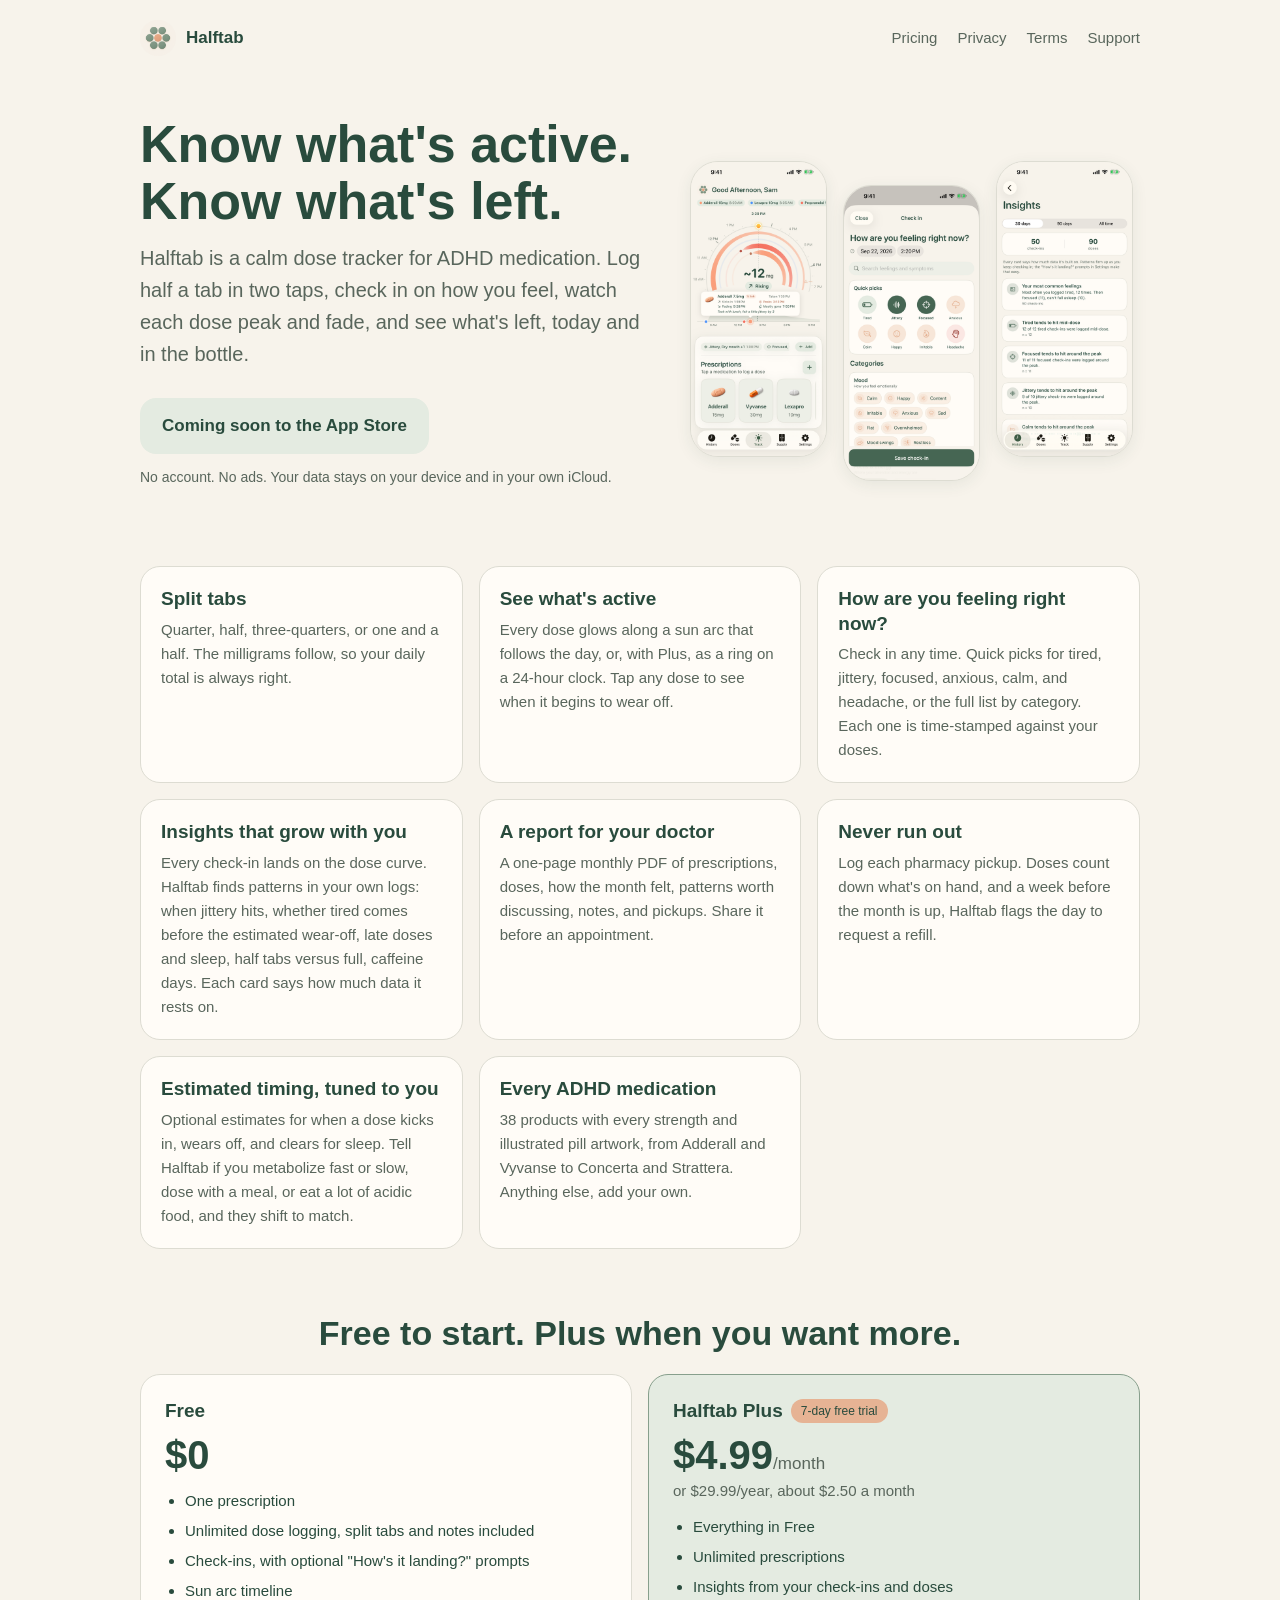
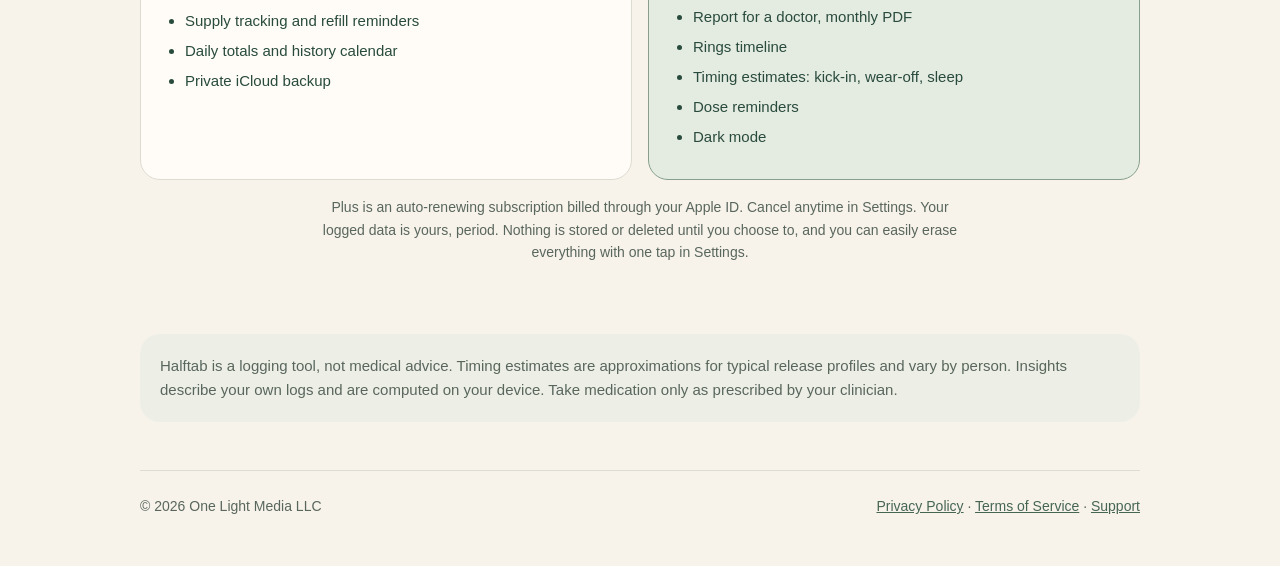
==== index.html @ 7a222b5d "Catalog card: ADHD medications only Co-Authored-By: Claude Opus 5.5 (1M context) <noreply@anthropic." ====
<!DOCTYPE html>
<html lang="en"><head><meta charset="utf-8"><meta name="viewport" content="width=device-width, initial-scale=1">
<title>Halftab: ADHD Dose Tracker</title>
<meta name="description" content="Log each dose, split a tab when you need to, and see exactly what's still active. A calm ADHD medication tracker for iPhone and iPad.">
<meta property="og:title" content="Halftab: ADHD Dose Tracker"><meta property="og:description" content="Split tabs, see peak times, know what's left for the day."><meta property="og:image" content="https://halftab.app/icon-1024.png"><meta property="og:url" content="https://halftab.app">
<link rel="icon" href="/favicon.png"><link rel="apple-touch-icon" href="/apple-touch-icon.png">
<style>
:root{--canvas:#F7F3EB;--surface:#FFFCF7;--muted-surface:#EDEFE7;--text:#294B3D;--muted:#59665C;--primary:#466653;--on-primary:#FFFCF7;--sage:#879F8C;--sage-tint:#E4EBE1;--apricot:#E6B394;--border:#DDDCD2}
*{box-sizing:border-box}
body{margin:0;background:var(--canvas);color:var(--text);font:17px/1.6 -apple-system,BlinkMacSystemFont,"Segoe UI",sans-serif}
.wrap{max-width:1040px;margin:0 auto;padding:0 20px}
header{display:flex;align-items:center;justify-content:space-between;padding:20px 0}
.brand{display:flex;align-items:center;gap:10px;font-weight:600;text-decoration:none;color:var(--text)}
.brand img{width:36px;height:36px;border-radius:50%}
nav a{color:var(--muted);text-decoration:none;margin-left:20px;font-size:15px}
.hero{display:grid;grid-template-columns:1.1fr 1fr;gap:40px;align-items:center;padding:40px 0 64px}
h1{font:600 clamp(34px,5vw,52px)/1.1 ui-rounded,-apple-system,sans-serif;margin:0 0 12px}
.sub{font-size:20px;color:var(--muted);margin:0 0 28px;max-width:34rem}
.cta{display:inline-flex;align-items:center;gap:10px;background:var(--primary);color:var(--on-primary);text-decoration:none;font-weight:600;padding:14px 22px;border-radius:16px;min-height:52px}
.cta.soon{background:var(--sage-tint);color:var(--text)}
.note{font-size:14px;color:var(--muted);margin-top:12px}
.phones{display:flex;gap:16px;justify-content:center}
.phones img{width:min(30%,220px);border-radius:28px;border:1px solid var(--border);box-shadow:0 4px 16px rgba(41,75,61,.08)}
.phones img:nth-child(2){transform:translateY(24px)}
.grid{display:grid;grid-template-columns:repeat(auto-fit,minmax(240px,1fr));gap:16px;padding:0 0 64px}
.card{background:var(--surface);border:1px solid var(--border);border-radius:20px;padding:20px}
.card h3{font:600 19px/1.3 ui-rounded,-apple-system,sans-serif;margin:0 0 6px}
.card p{margin:0;color:var(--muted);font-size:15px}
.disclaimer{background:var(--muted-surface);border-radius:20px;padding:20px;font-size:15px;color:var(--muted);margin-bottom:48px}
.pricing{padding:0 0 56px}
.pricing h2{font:600 clamp(26px,4vw,34px)/1.2 ui-rounded,-apple-system,sans-serif;margin:0 0 20px;text-align:center}
.tiers{display:grid;grid-template-columns:repeat(auto-fit,minmax(280px,1fr));gap:16px}
.tier{background:var(--surface);border:1px solid var(--border);border-radius:20px;padding:24px}
.tier.plus{background:var(--sage-tint);border-color:var(--sage)}
.tier-name{font:600 19px/1.3 ui-rounded,-apple-system,sans-serif;display:flex;align-items:center;gap:8px;flex-wrap:wrap}
.chip{font:500 12px/1 -apple-system,sans-serif;background:var(--apricot);color:#294B3D;padding:6px 10px;border-radius:999px}
.tier-price{font:600 40px/1.1 ui-rounded,-apple-system,sans-serif;margin:10px 0 2px}
.tier-price span{font-size:17px;color:var(--muted);font-weight:400}
.tier-alt{color:var(--muted);font-size:15px;margin-bottom:12px}
.tier ul{margin:12px 0 0;padding-left:20px;font-size:15px}
.tier li{margin-bottom:6px}
.fine{color:var(--muted);font-size:14px;text-align:center;margin:16px auto 0;max-width:40rem}
footer{border-top:1px solid var(--border);padding:24px 0 48px;color:var(--muted);font-size:14px;display:flex;flex-wrap:wrap;gap:16px;justify-content:space-between}
footer a{color:var(--primary)}
@media (max-width:760px){.hero{grid-template-columns:1fr;padding-top:16px}.phones img:nth-child(2){transform:none}}
</style></head>
<body><div class="wrap">
<header>
  <a class="brand" href="/"><img src="/icon-512.png" alt=""><span>Halftab</span></a>
  <nav><a href="#pricing">Pricing</a><a href="/privacy">Privacy</a><a href="/terms">Terms</a><a href="mailto:onelightmediallc@gmail.com">Support</a></nav>
</header>
<section class="hero">
  <div>
    <h1>Know what's active.<br>Know what's left.</h1>
    <p class="sub">Halftab is a calm dose tracker for ADHD medication. Log half a tab in two taps, check in on how you feel, watch each dose peak and fade, and see what's left, today and in the bottle.</p>
    <a class="cta soon" href="#" id="cta">Coming soon to the App Store</a>
    <p class="note">No account. No ads. Your data stays on your device and in your own iCloud.</p>
  </div>
  <div class="phones">
    <img src="/hero-arc.png" alt="Halftab sun arc view with a dose callout showing when it begins to wear off">
    <img src="/hero-checkin.png" alt="Halftab check-in sheet asking how are you feeling right now, with quick picks">
    <img src="/hero-insights.png" alt="Halftab insights screen showing patterns from check-ins and doses">
  </div>
</section>
<section class="grid">
  <div class="card"><h3>Split tabs</h3><p>Quarter, half, three-quarters, or one and a half. The milligrams follow, so your daily total is always right.</p></div>
  <div class="card"><h3>See what's active</h3><p>Every dose glows along a sun arc that follows the day, or, with Plus, as a ring on a 24-hour clock. Tap any dose to see when it begins to wear off.</p></div>
  <div class="card"><h3>How are you feeling right now?</h3><p>Check in any time. Quick picks for tired, jittery, focused, anxious, calm, and headache, or the full list by category. Each one is time-stamped against your doses.</p></div>
  <div class="card"><h3>Insights that grow with you</h3><p>Every check-in lands on the dose curve. Halftab finds patterns in your own logs: when jittery hits, whether tired comes before the estimated wear-off, late doses and sleep, half tabs versus full, caffeine days. Each card says how much data it rests on.</p></div>
  <div class="card"><h3>A report for your doctor</h3><p>A one-page monthly PDF of prescriptions, doses, how the month felt, patterns worth discussing, notes, and pickups. Share it before an appointment.</p></div>
  <div class="card"><h3>Never run out</h3><p>Log each pharmacy pickup. Doses count down what's on hand, and a week before the month is up, Halftab flags the day to request a refill.</p></div>
  <div class="card"><h3>Estimated timing, tuned to you</h3><p>Optional estimates for when a dose kicks in, wears off, and clears for sleep. Tell Halftab if you metabolize fast or slow, dose with a meal, or eat a lot of acidic food, and they shift to match.</p></div>
  <div class="card"><h3>Every ADHD medication</h3><p>38 products with every strength and illustrated pill artwork, from Adderall and Vyvanse to Concerta and Strattera. Anything else, add your own.</p></div>
</section>
<section class="pricing" id="pricing">
  <h2>Free to start. Plus when you want more.</h2>
  <div class="tiers">
    <div class="tier">
      <div class="tier-name">Free</div>
      <div class="tier-price">$0</div>
      <ul>
        <li>One prescription</li>
        <li>Unlimited dose logging, split tabs and notes included</li>
        <li>Check-ins, with optional "How's it landing?" prompts</li>
        <li>Sun arc timeline</li>
        <li>Supply tracking and refill reminders</li>
        <li>Daily totals and history calendar</li>
        <li>Private iCloud backup</li>
      </ul>
    </div>
    <div class="tier plus">
      <div class="tier-name">Halftab Plus <span class="chip">7-day free trial</span></div>
      <div class="tier-price">$4.99<span>/month</span></div>
      <div class="tier-alt">or $29.99/year, about $2.50 a month</div>
      <ul>
        <li>Everything in Free</li>
        <li>Unlimited prescriptions</li>
        <li>Insights from your check-ins and doses</li>
        <li>Report for a doctor, monthly PDF</li>
        <li>Rings timeline</li>
        <li>Timing estimates: kick-in, wear-off, sleep</li>
        <li>Dose reminders</li>
        <li>Dark mode</li>
      </ul>
    </div>
  </div>
  <p class="fine">Plus is an auto-renewing subscription billed through your Apple ID. Cancel anytime in Settings. Your logged data is yours, period. Nothing is stored or deleted until you choose to, and you can easily erase everything with one tap in Settings.</p>
</section>
<p class="disclaimer">Halftab is a logging tool, not medical advice. Timing estimates are approximations for typical release profiles and vary by person. Insights describe your own logs and are computed on your device. Take medication only as prescribed by your clinician.</p>
<footer><span>© 2026 One Light Media LLC</span><span><a href="/privacy">Privacy Policy</a> · <a href="/terms">Terms of Service</a> · <a href="mailto:onelightmediallc@gmail.com">Support</a></span></footer>
</div></body></html>
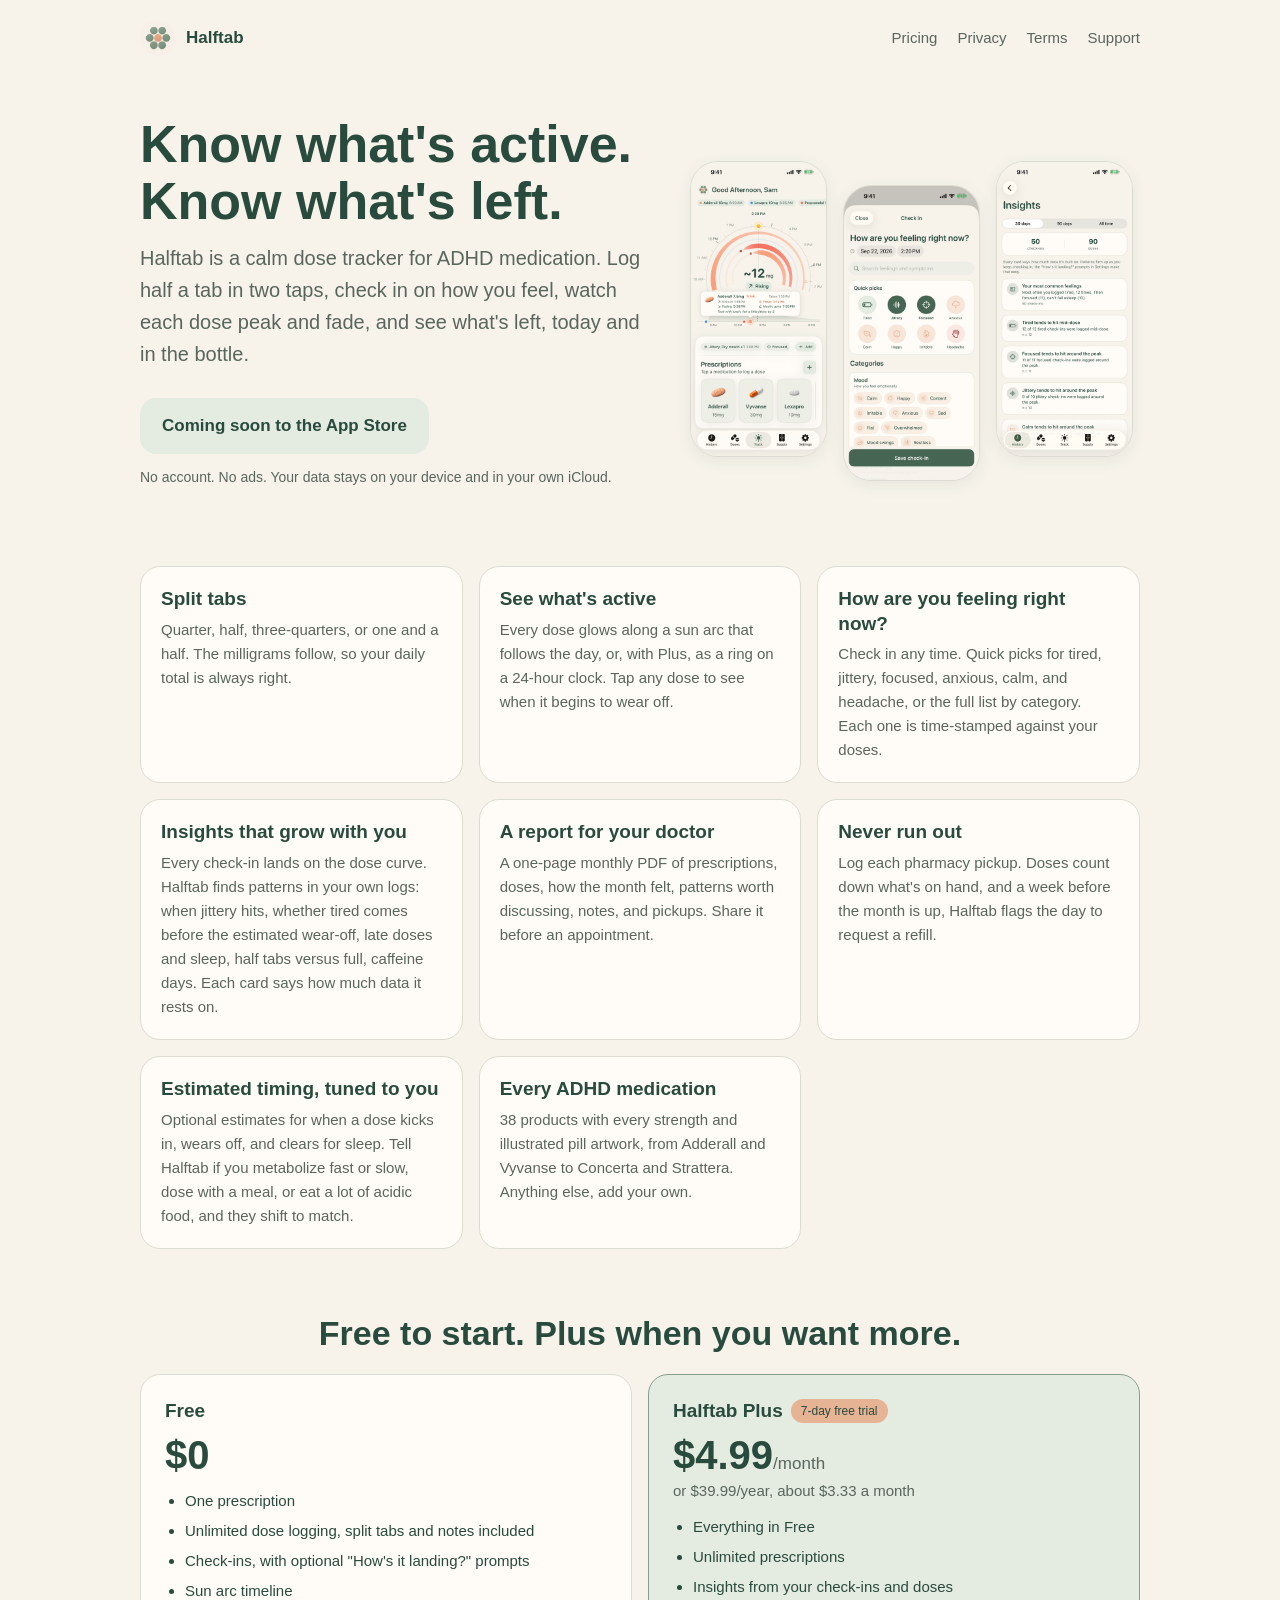
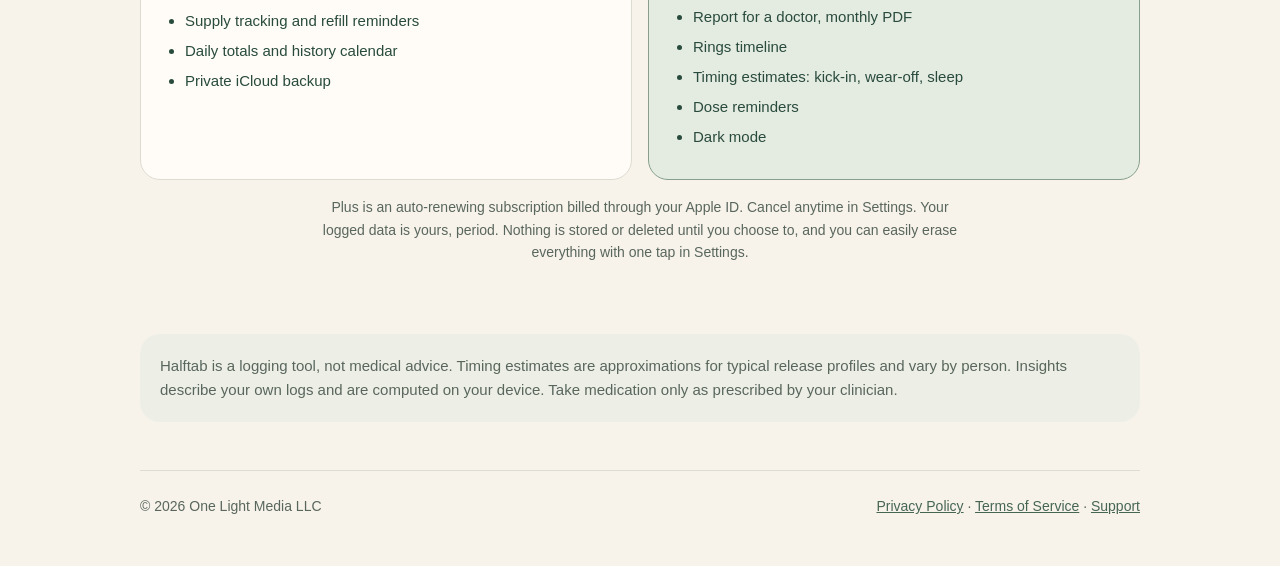
==== commit f80a31da: "Pricing: $39.99/year Co-Authored-By: Claude Opus 5.5 (1M context) <noreply@anthropic.com> Claude-Ses" ====
--- a/index.html
+++ b/index.html
@@ -91,7 +91,7 @@
     <div class="tier plus">
       <div class="tier-name">Halftab Plus <span class="chip">7-day free trial</span></div>
       <div class="tier-price">$4.99<span>/month</span></div>
-      <div class="tier-alt">or $29.99/year, about $2.50 a month</div>
+      <div class="tier-alt">or $39.99/year, about $3.33 a month</div>
       <ul>
         <li>Everything in Free</li>
         <li>Unlimited prescriptions</li>
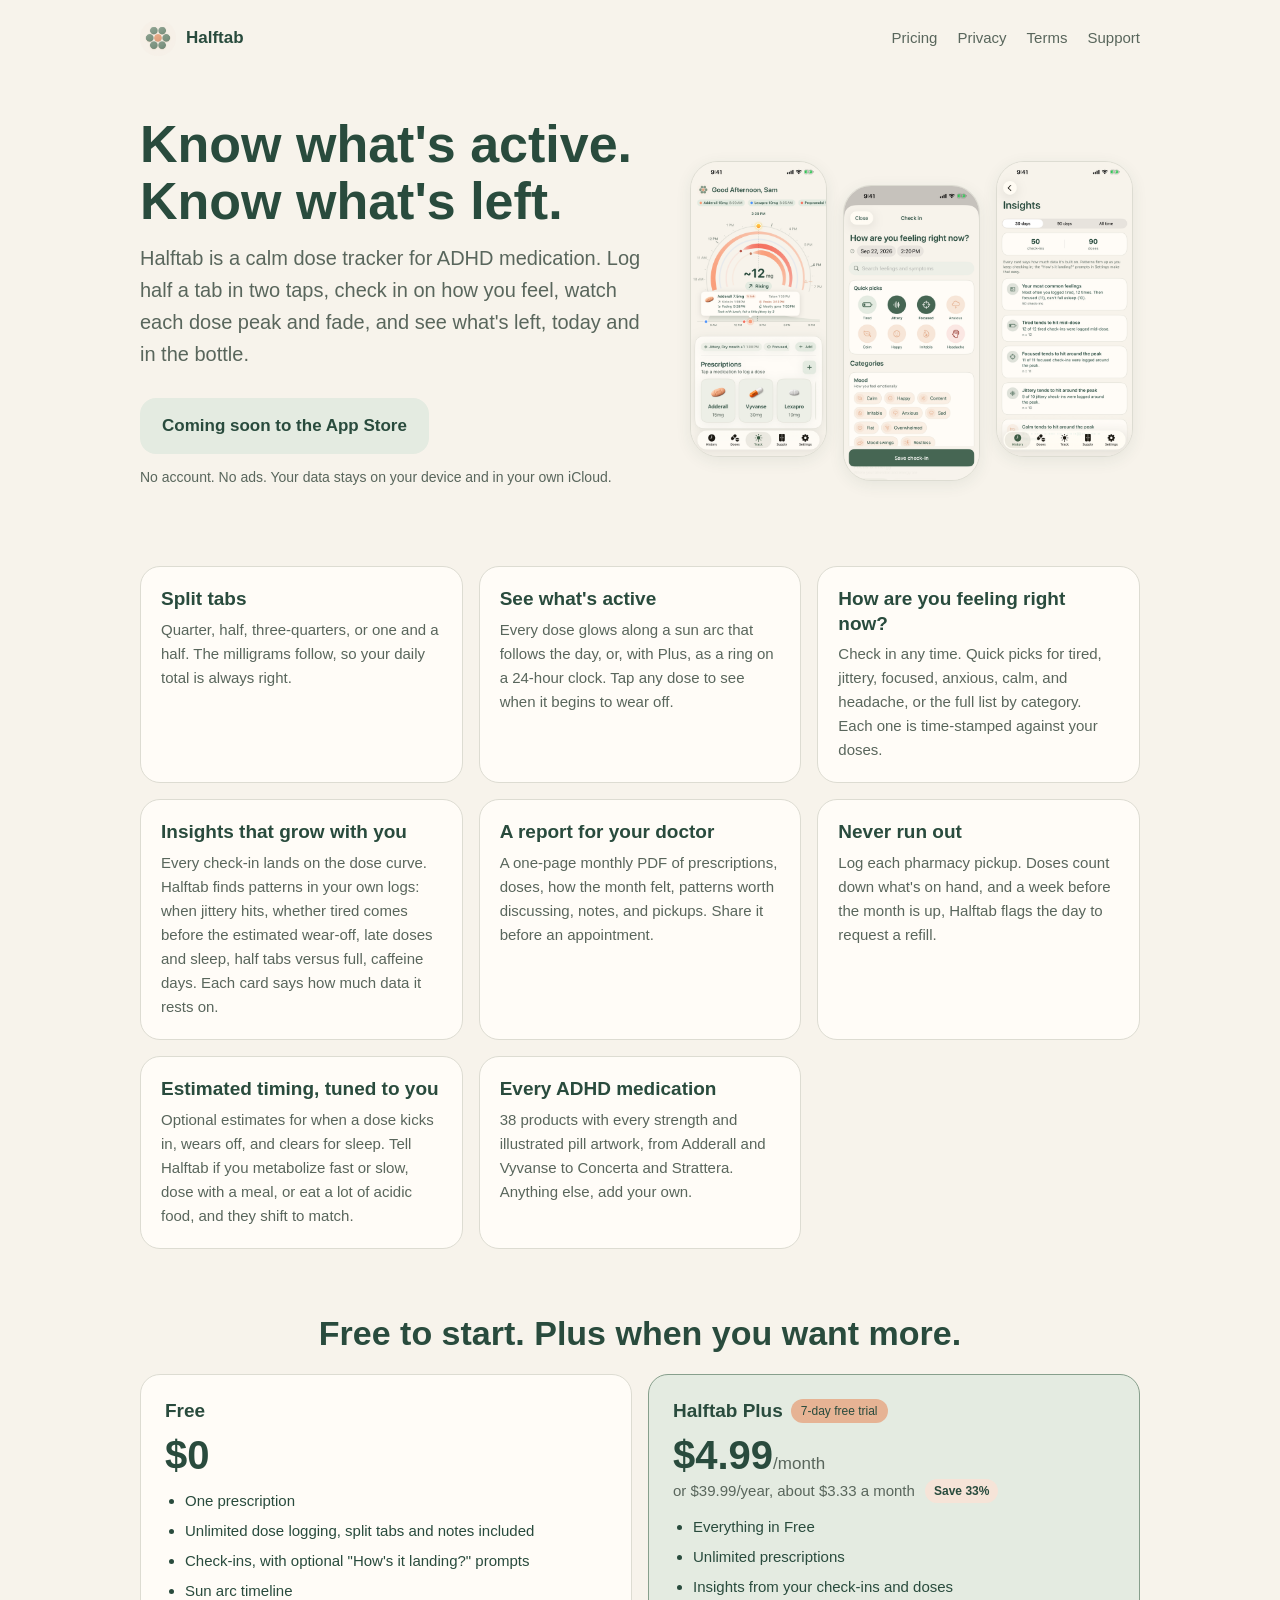
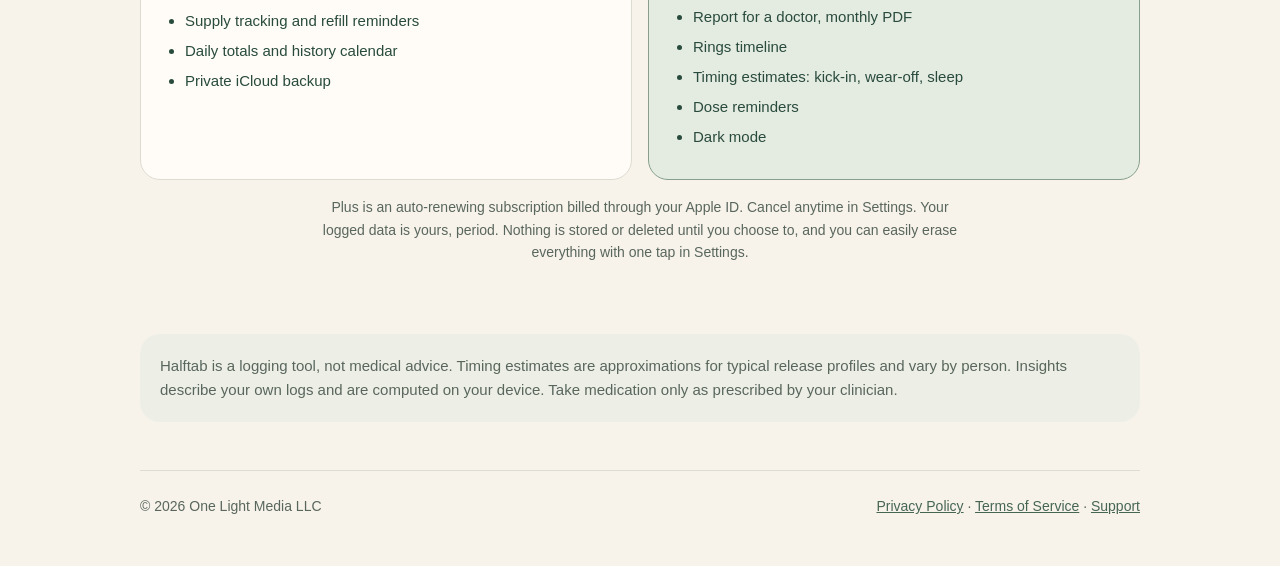
==== commit 9db9b9df: "Pricing: Save 33% badge on the yearly plan Co-Authored-By: Claude Opus 5.5 (1M context) <noreply@ant" ====
--- a/index.html
+++ b/index.html
@@ -37,6 +37,7 @@
 .tier-price{font:600 40px/1.1 ui-rounded,-apple-system,sans-serif;margin:10px 0 2px}
 .tier-price span{font-size:17px;color:var(--muted);font-weight:400}
 .tier-alt{color:var(--muted);font-size:15px;margin-bottom:12px}
+.save{font:600 12px/1 -apple-system,sans-serif;background:#F6E4D8;color:var(--text);padding:5px 9px;border-radius:999px;margin-left:6px;white-space:nowrap;vertical-align:1px}
 .tier ul{margin:12px 0 0;padding-left:20px;font-size:15px}
 .tier li{margin-bottom:6px}
 .fine{color:var(--muted);font-size:14px;text-align:center;margin:16px auto 0;max-width:40rem}
@@ -91,7 +92,7 @@
     <div class="tier plus">
       <div class="tier-name">Halftab Plus <span class="chip">7-day free trial</span></div>
       <div class="tier-price">$4.99<span>/month</span></div>
-      <div class="tier-alt">or $39.99/year, about $3.33 a month</div>
+      <div class="tier-alt">or $39.99/year, about $3.33 a month <span class="save">Save 33%</span></div>
       <ul>
         <li>Everything in Free</li>
         <li>Unlimited prescriptions</li>
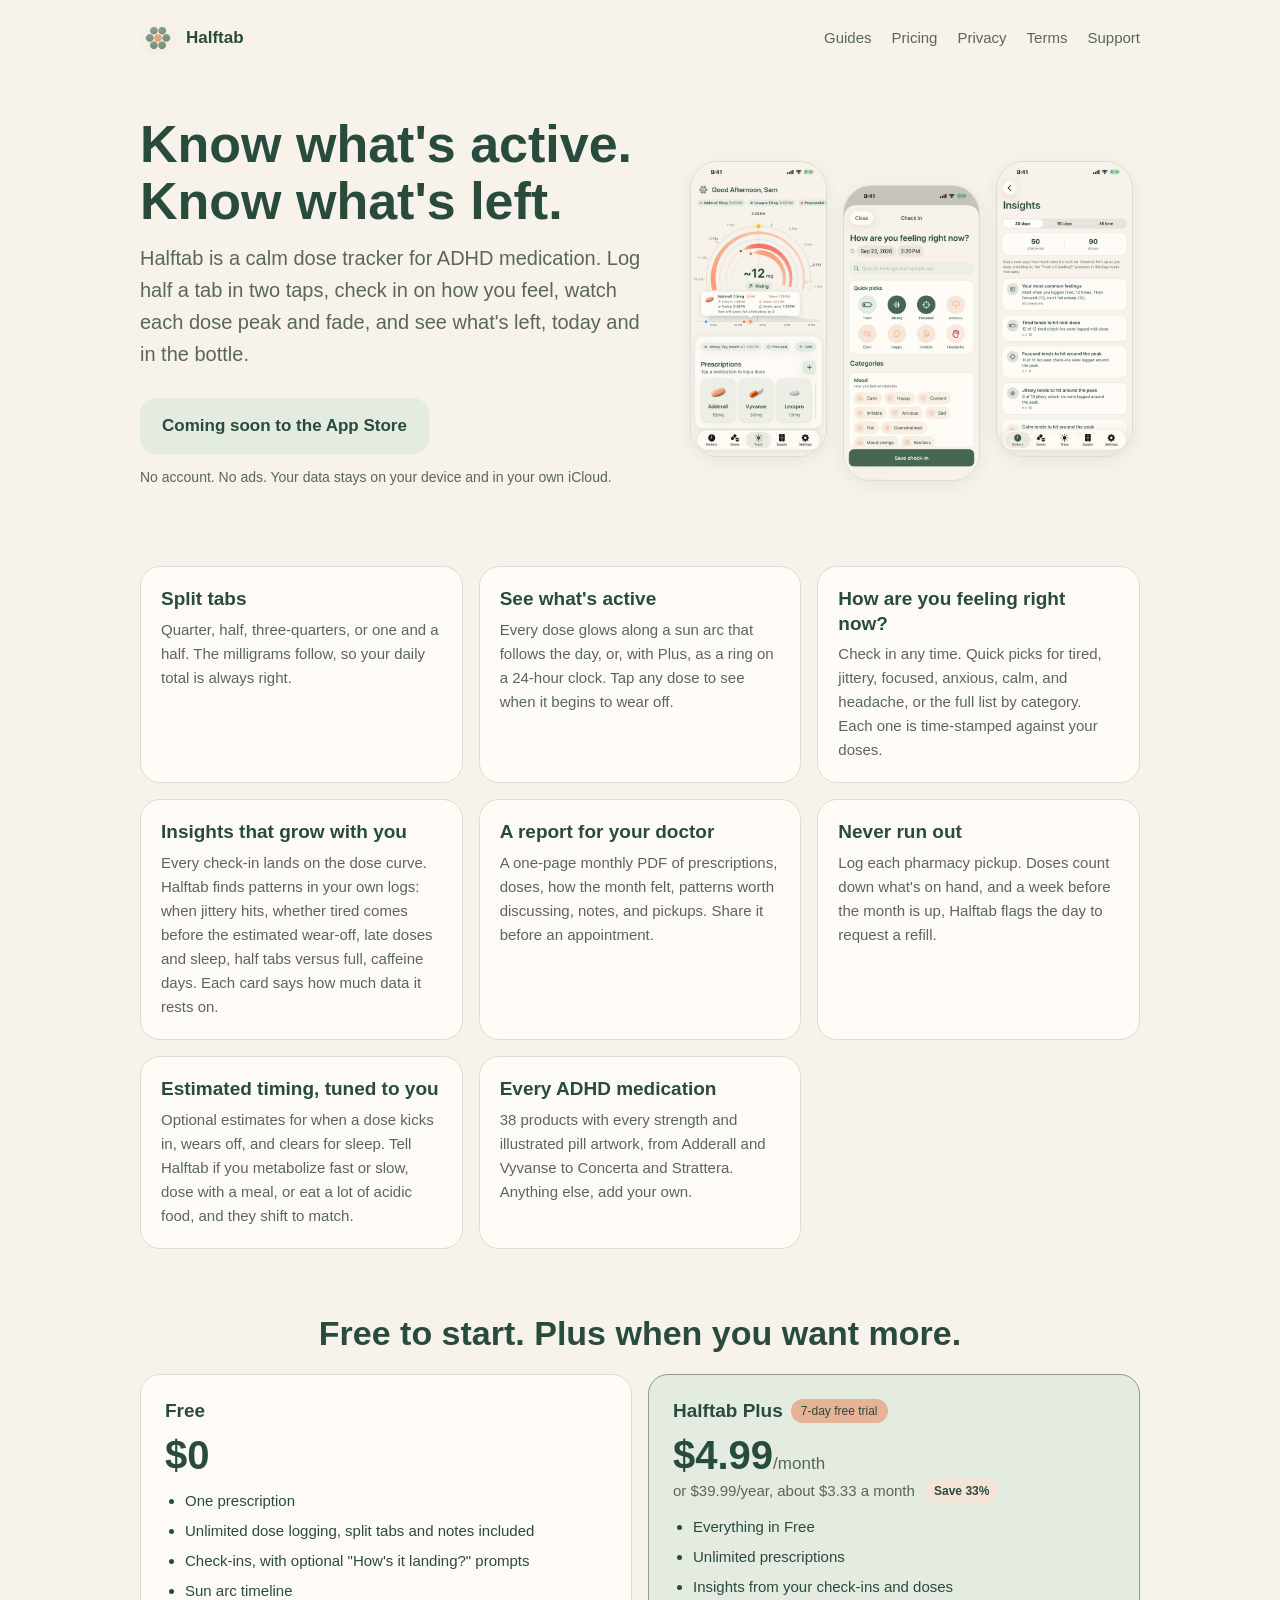
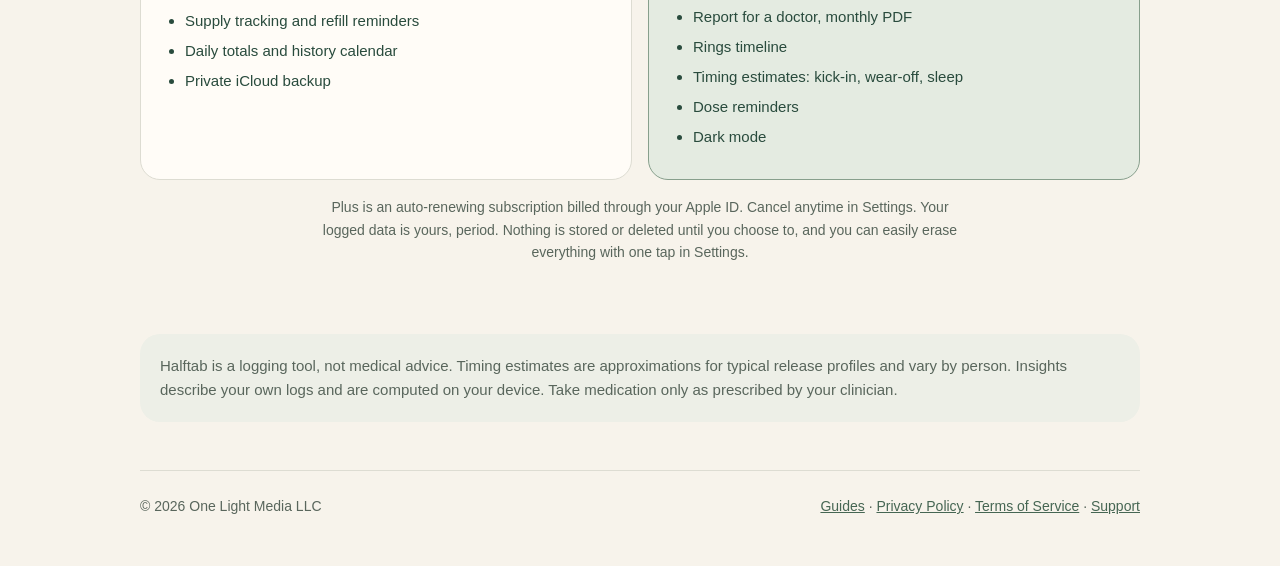
==== commit e3b86986: "Guides: how long Adderall lasts, can you split Adderall; sitemap and robots Two SEO guide pages unde" ====
--- a/index.html
+++ b/index.html
@@ -3,6 +3,7 @@
 <title>Halftab: ADHD Dose Tracker</title>
 <meta name="description" content="Log each dose, split a tab when you need to, and see exactly what's still active. A calm ADHD medication tracker for iPhone and iPad.">
 <meta property="og:title" content="Halftab: ADHD Dose Tracker"><meta property="og:description" content="Split tabs, see peak times, know what's left for the day."><meta property="og:image" content="https://halftab.app/icon-1024.png"><meta property="og:url" content="https://halftab.app">
+<link rel="canonical" href="https://halftab.app/">
 <link rel="icon" href="/favicon.png"><link rel="apple-touch-icon" href="/apple-touch-icon.png">
 <style>
 :root{--canvas:#F7F3EB;--surface:#FFFCF7;--muted-surface:#EDEFE7;--text:#294B3D;--muted:#59665C;--primary:#466653;--on-primary:#FFFCF7;--sage:#879F8C;--sage-tint:#E4EBE1;--apricot:#E6B394;--border:#DDDCD2}
@@ -48,7 +49,7 @@
 <body><div class="wrap">
 <header>
   <a class="brand" href="/"><img src="/icon-512.png" alt=""><span>Halftab</span></a>
-  <nav><a href="#pricing">Pricing</a><a href="/privacy">Privacy</a><a href="/terms">Terms</a><a href="mailto:onelightmediallc@gmail.com">Support</a></nav>
+  <nav><a href="/guides/">Guides</a><a href="#pricing">Pricing</a><a href="/privacy">Privacy</a><a href="/terms">Terms</a><a href="mailto:onelightmediallc@gmail.com">Support</a></nav>
 </header>
 <section class="hero">
   <div>
@@ -108,5 +109,5 @@
   <p class="fine">Plus is an auto-renewing subscription billed through your Apple ID. Cancel anytime in Settings. Your logged data is yours, period. Nothing is stored or deleted until you choose to, and you can easily erase everything with one tap in Settings.</p>
 </section>
 <p class="disclaimer">Halftab is a logging tool, not medical advice. Timing estimates are approximations for typical release profiles and vary by person. Insights describe your own logs and are computed on your device. Take medication only as prescribed by your clinician.</p>
-<footer><span>© 2026 One Light Media LLC</span><span><a href="/privacy">Privacy Policy</a> · <a href="/terms">Terms of Service</a> · <a href="mailto:onelightmediallc@gmail.com">Support</a></span></footer>
+<footer><span>© 2026 One Light Media LLC</span><span><a href="/guides/">Guides</a> · <a href="/privacy">Privacy Policy</a> · <a href="/terms">Terms of Service</a> · <a href="mailto:onelightmediallc@gmail.com">Support</a></span></footer>
 </div></body></html>
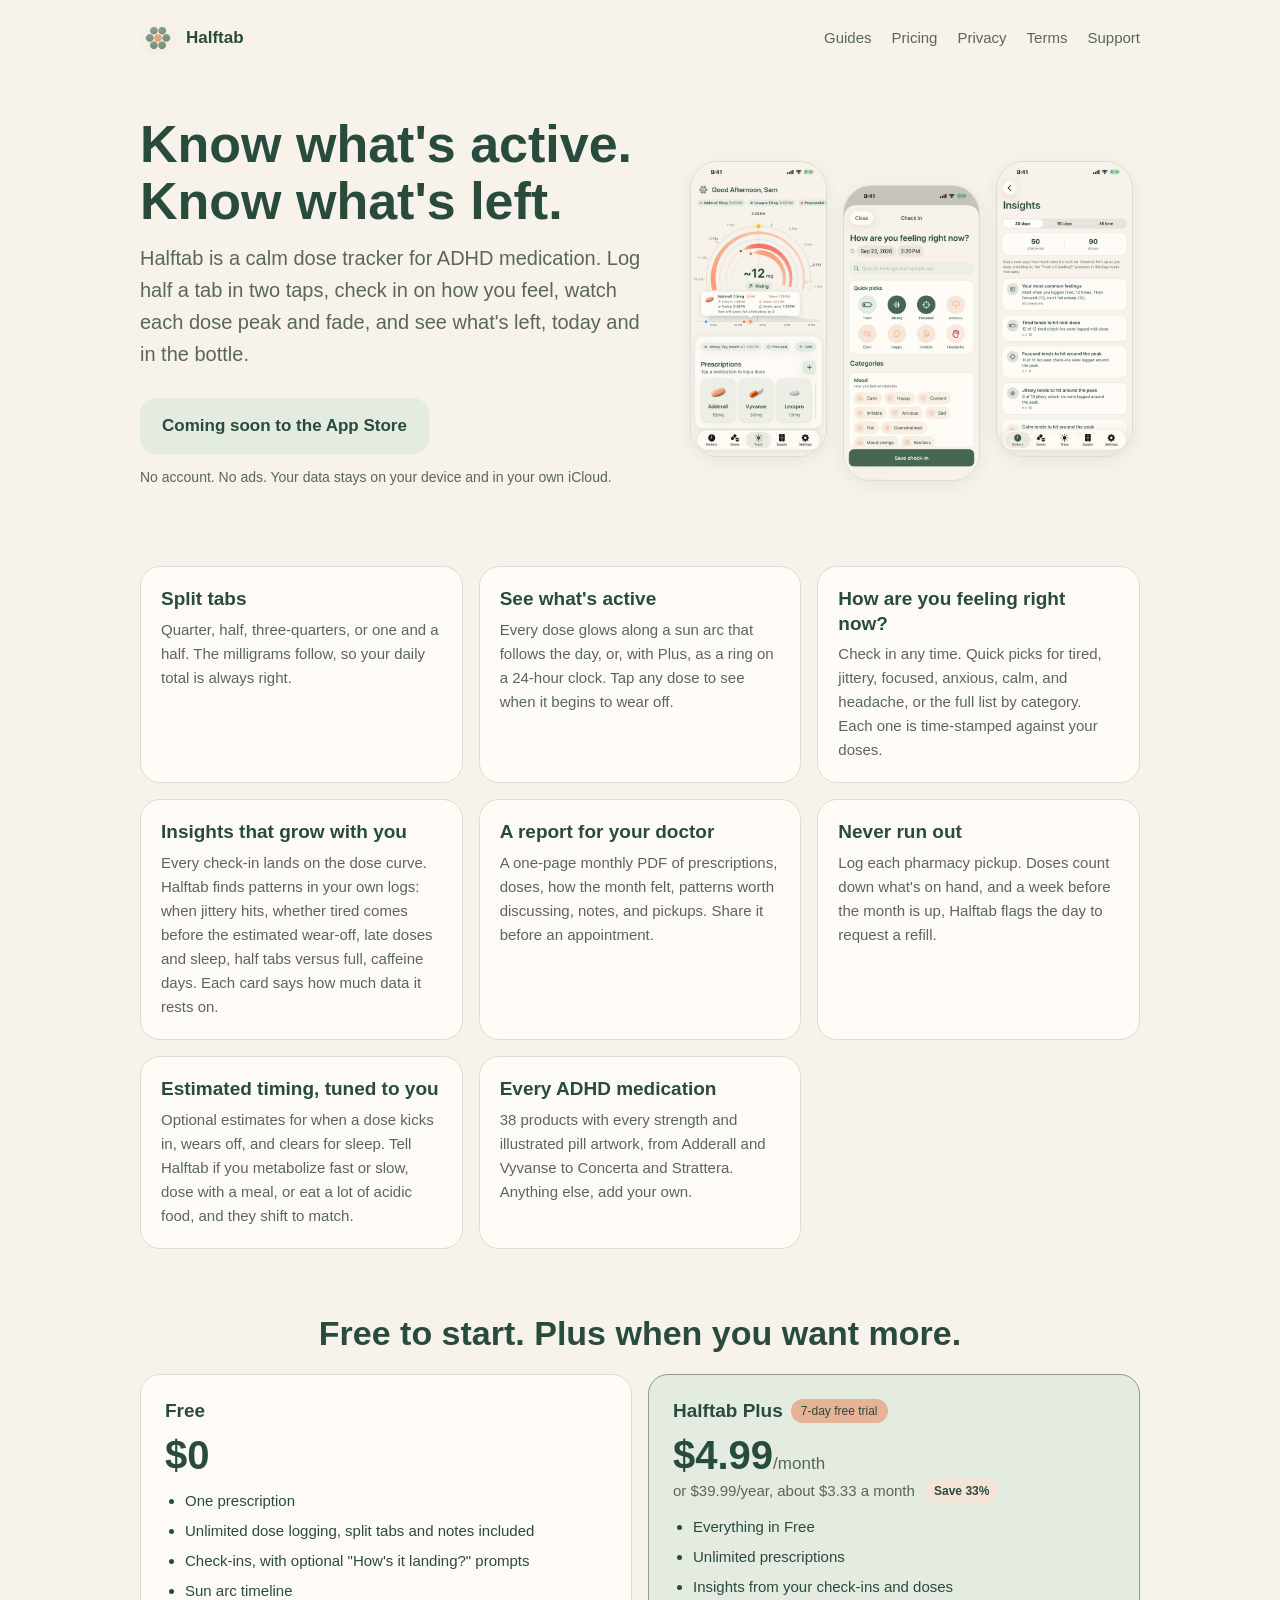
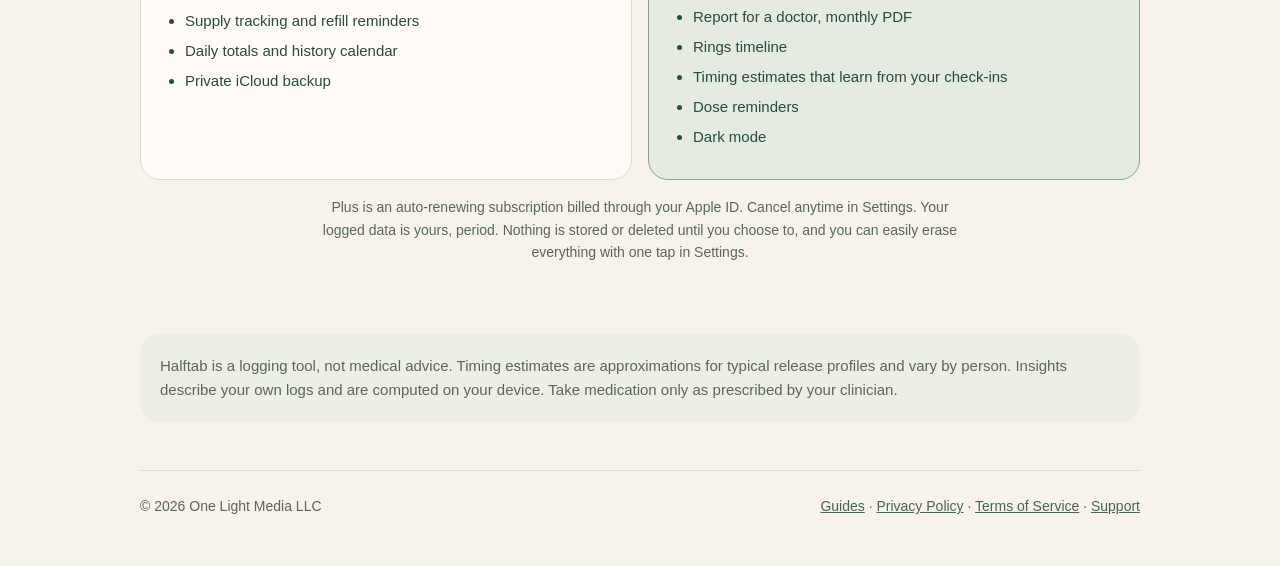
==== commit ae997b66: "Pricing: Plus timing estimates learn from your check-ins Co-Authored-By: Claude Opus 5.5 (1M context" ====
--- a/index.html
+++ b/index.html
@@ -100,7 +100,7 @@
         <li>Insights from your check-ins and doses</li>
         <li>Report for a doctor, monthly PDF</li>
         <li>Rings timeline</li>
-        <li>Timing estimates: kick-in, wear-off, sleep</li>
+        <li>Timing estimates that learn from your check-ins</li>
         <li>Dose reminders</li>
         <li>Dark mode</li>
       </ul>
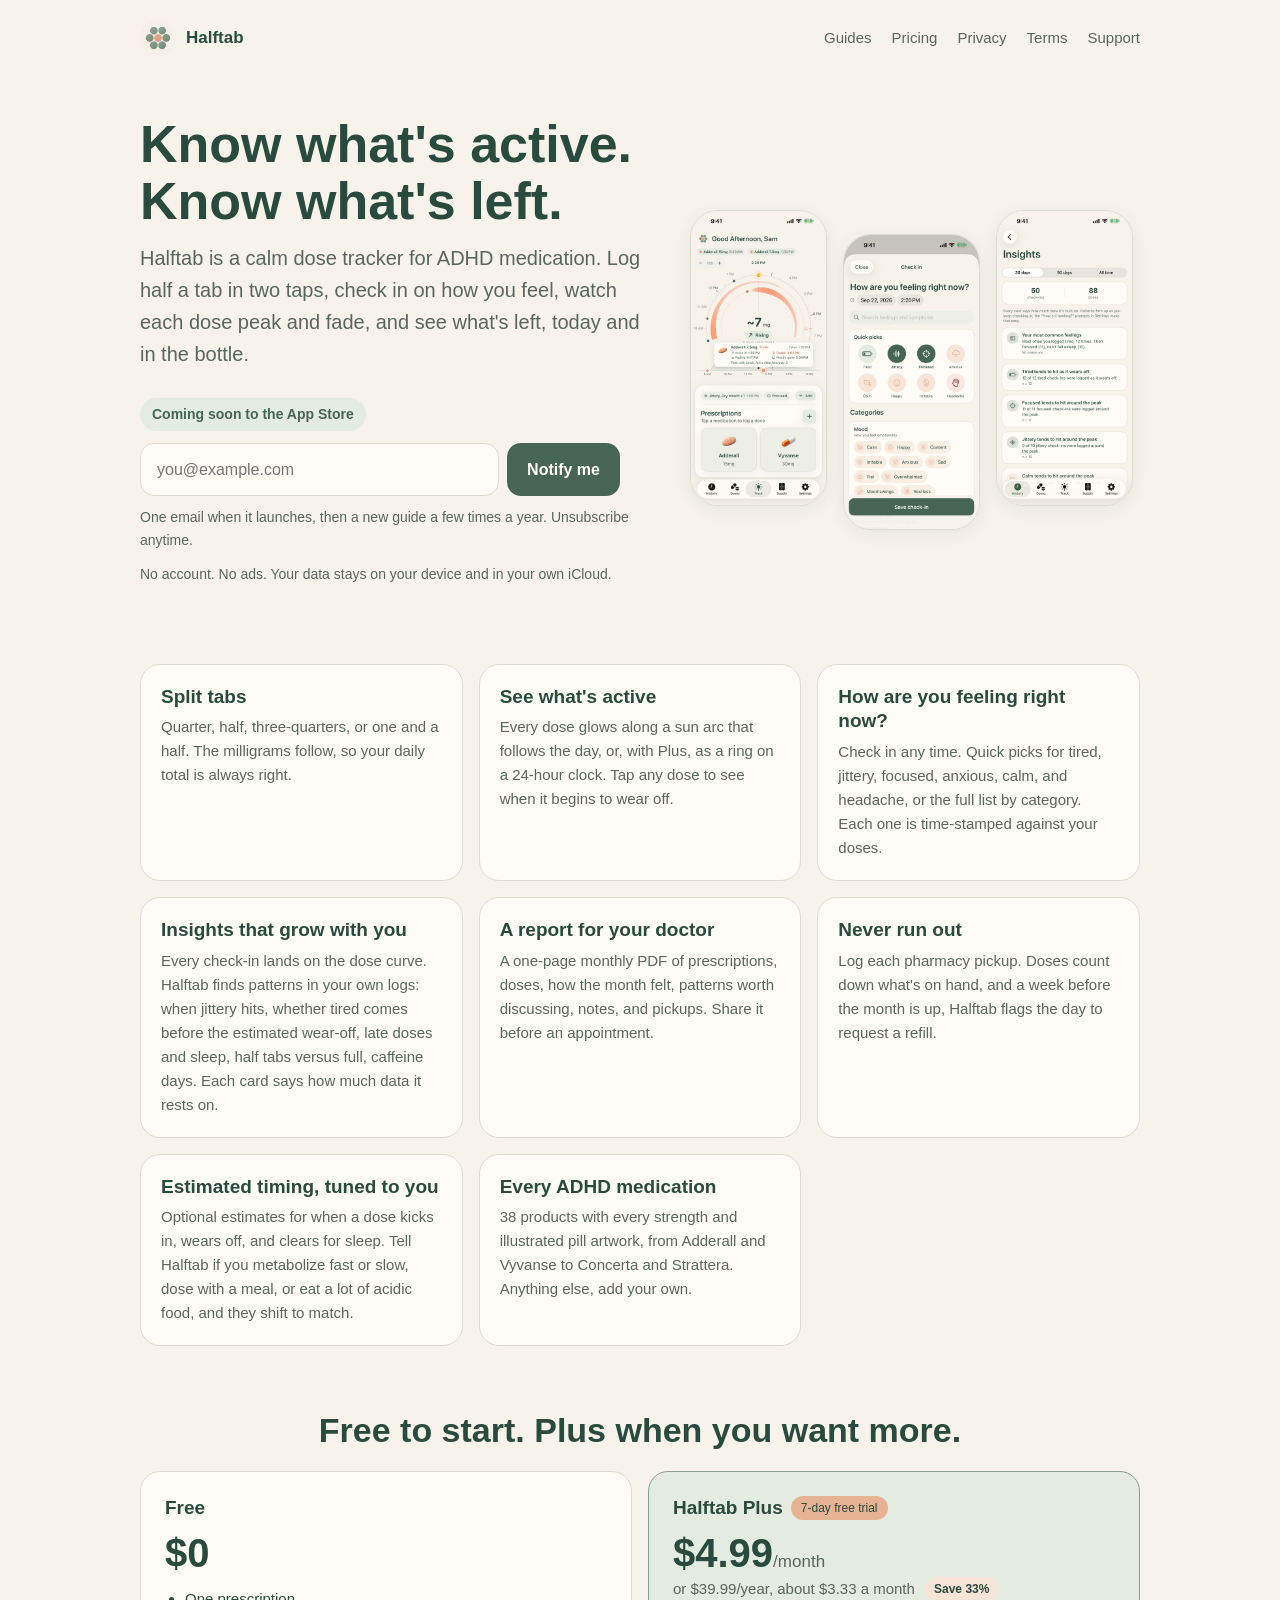
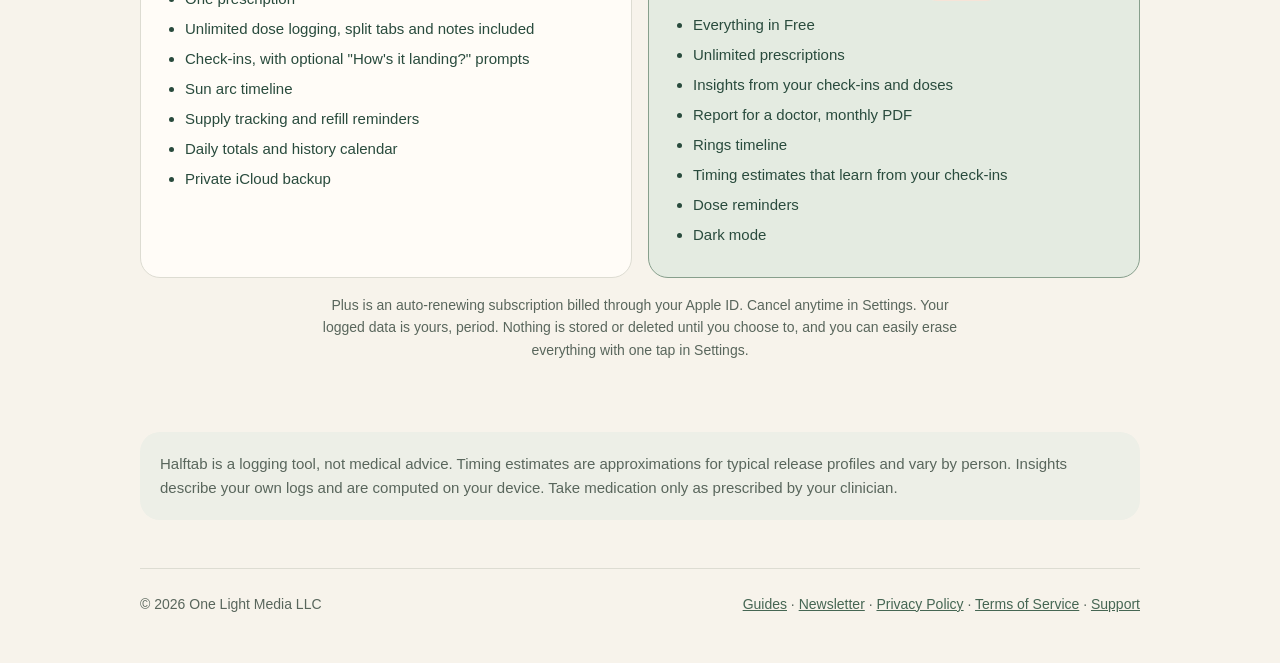
==== commit d406c7f5: "Newsletter: Kit signup on the homepage and guides, newsletter page, privacy section Replace the dead" ====
--- a/index.html
+++ b/index.html
@@ -10,7 +10,7 @@
 *{box-sizing:border-box}
 body{margin:0;background:var(--canvas);color:var(--text);font:17px/1.6 -apple-system,BlinkMacSystemFont,"Segoe UI",sans-serif}
 .wrap{max-width:1040px;margin:0 auto;padding:0 20px}
-header{display:flex;align-items:center;justify-content:space-between;padding:20px 0}
+header{display:flex;align-items:center;justify-content:space-between;padding:20px 0;gap:12px;flex-wrap:wrap}
 .brand{display:flex;align-items:center;gap:10px;font-weight:600;text-decoration:none;color:var(--text)}
 .brand img{width:36px;height:36px;border-radius:50%}
 nav a{color:var(--muted);text-decoration:none;margin-left:20px;font-size:15px}
@@ -18,7 +18,13 @@
 h1{font:600 clamp(34px,5vw,52px)/1.1 ui-rounded,-apple-system,sans-serif;margin:0 0 12px}
 .sub{font-size:20px;color:var(--muted);margin:0 0 28px;max-width:34rem}
 .cta{display:inline-flex;align-items:center;gap:10px;background:var(--primary);color:var(--on-primary);text-decoration:none;font-weight:600;padding:14px 22px;border-radius:16px;min-height:52px}
-.cta.soon{background:var(--sage-tint);color:var(--text)}
+.soon{display:inline-block;font-size:14px;font-weight:600;color:var(--primary);background:var(--sage-tint);border-radius:999px;padding:5px 12px;margin-bottom:12px}
+.signup{display:flex;gap:8px;max-width:30rem}
+.signup input{flex:1;min-width:0;font:inherit;font-size:16px;padding:13px 16px;border:1px solid var(--border);border-radius:14px;background:var(--surface);color:var(--text)}
+.signup input:focus{outline:2px solid var(--primary);outline-offset:1px;border-color:var(--primary)}
+.signup button{font:inherit;font-weight:600;font-size:16px;background:var(--primary);color:var(--on-primary);border:0;border-radius:14px;padding:13px 20px;min-height:50px;cursor:pointer;white-space:nowrap}
+.signup button:hover{background:#3B5847}
+.form-note{font-size:14px;color:var(--muted);margin:10px 0 0}
 .note{font-size:14px;color:var(--muted);margin-top:12px}
 .phones{display:flex;gap:16px;justify-content:center}
 .phones img{width:min(30%,220px);border-radius:28px;border:1px solid var(--border);box-shadow:0 4px 16px rgba(41,75,61,.08)}
@@ -44,7 +50,9 @@
 .fine{color:var(--muted);font-size:14px;text-align:center;margin:16px auto 0;max-width:40rem}
 footer{border-top:1px solid var(--border);padding:24px 0 48px;color:var(--muted);font-size:14px;display:flex;flex-wrap:wrap;gap:16px;justify-content:space-between}
 footer a{color:var(--primary)}
+.sr-only{position:absolute;width:1px;height:1px;overflow:hidden;clip:rect(0 0 0 0);white-space:nowrap}
 @media (max-width:760px){.hero{grid-template-columns:1fr;padding-top:16px}.phones img:nth-child(2){transform:none}}
+@media (max-width:420px){.signup{flex-direction:column}}
 </style></head>
 <body><div class="wrap">
 <header>
@@ -55,7 +63,13 @@
   <div>
     <h1>Know what's active.<br>Know what's left.</h1>
     <p class="sub">Halftab is a calm dose tracker for ADHD medication. Log half a tab in two taps, check in on how you feel, watch each dose peak and fade, and see what's left, today and in the bottle.</p>
-    <a class="cta soon" href="#" id="cta">Coming soon to the App Store</a>
+    <span class="soon">Coming soon to the App Store</span>
+    <form class="signup" action="https://app.kit.com/forms/9978326/subscriptions" method="post">
+      <label for="email" class="sr-only">Email address</label>
+      <input type="email" name="email_address" id="email" placeholder="you@example.com" autocomplete="email" required>
+      <button type="submit">Notify me</button>
+    </form>
+    <p class="form-note">One email when it launches, then a new guide a few times a year. Unsubscribe anytime.</p>
     <p class="note">No account. No ads. Your data stays on your device and in your own iCloud.</p>
   </div>
   <div class="phones">
@@ -109,5 +123,5 @@
   <p class="fine">Plus is an auto-renewing subscription billed through your Apple ID. Cancel anytime in Settings. Your logged data is yours, period. Nothing is stored or deleted until you choose to, and you can easily erase everything with one tap in Settings.</p>
 </section>
 <p class="disclaimer">Halftab is a logging tool, not medical advice. Timing estimates are approximations for typical release profiles and vary by person. Insights describe your own logs and are computed on your device. Take medication only as prescribed by your clinician.</p>
-<footer><span>© 2026 One Light Media LLC</span><span><a href="/guides/">Guides</a> · <a href="/privacy">Privacy Policy</a> · <a href="/terms">Terms of Service</a> · <a href="mailto:onelightmediallc@gmail.com">Support</a></span></footer>
+<footer><span>© 2026 One Light Media LLC</span><span><a href="/guides/">Guides</a> · <a href="/newsletter/">Newsletter</a> · <a href="/privacy">Privacy Policy</a> · <a href="/terms">Terms of Service</a> · <a href="mailto:onelightmediallc@gmail.com">Support</a></span></footer>
 </div></body></html>
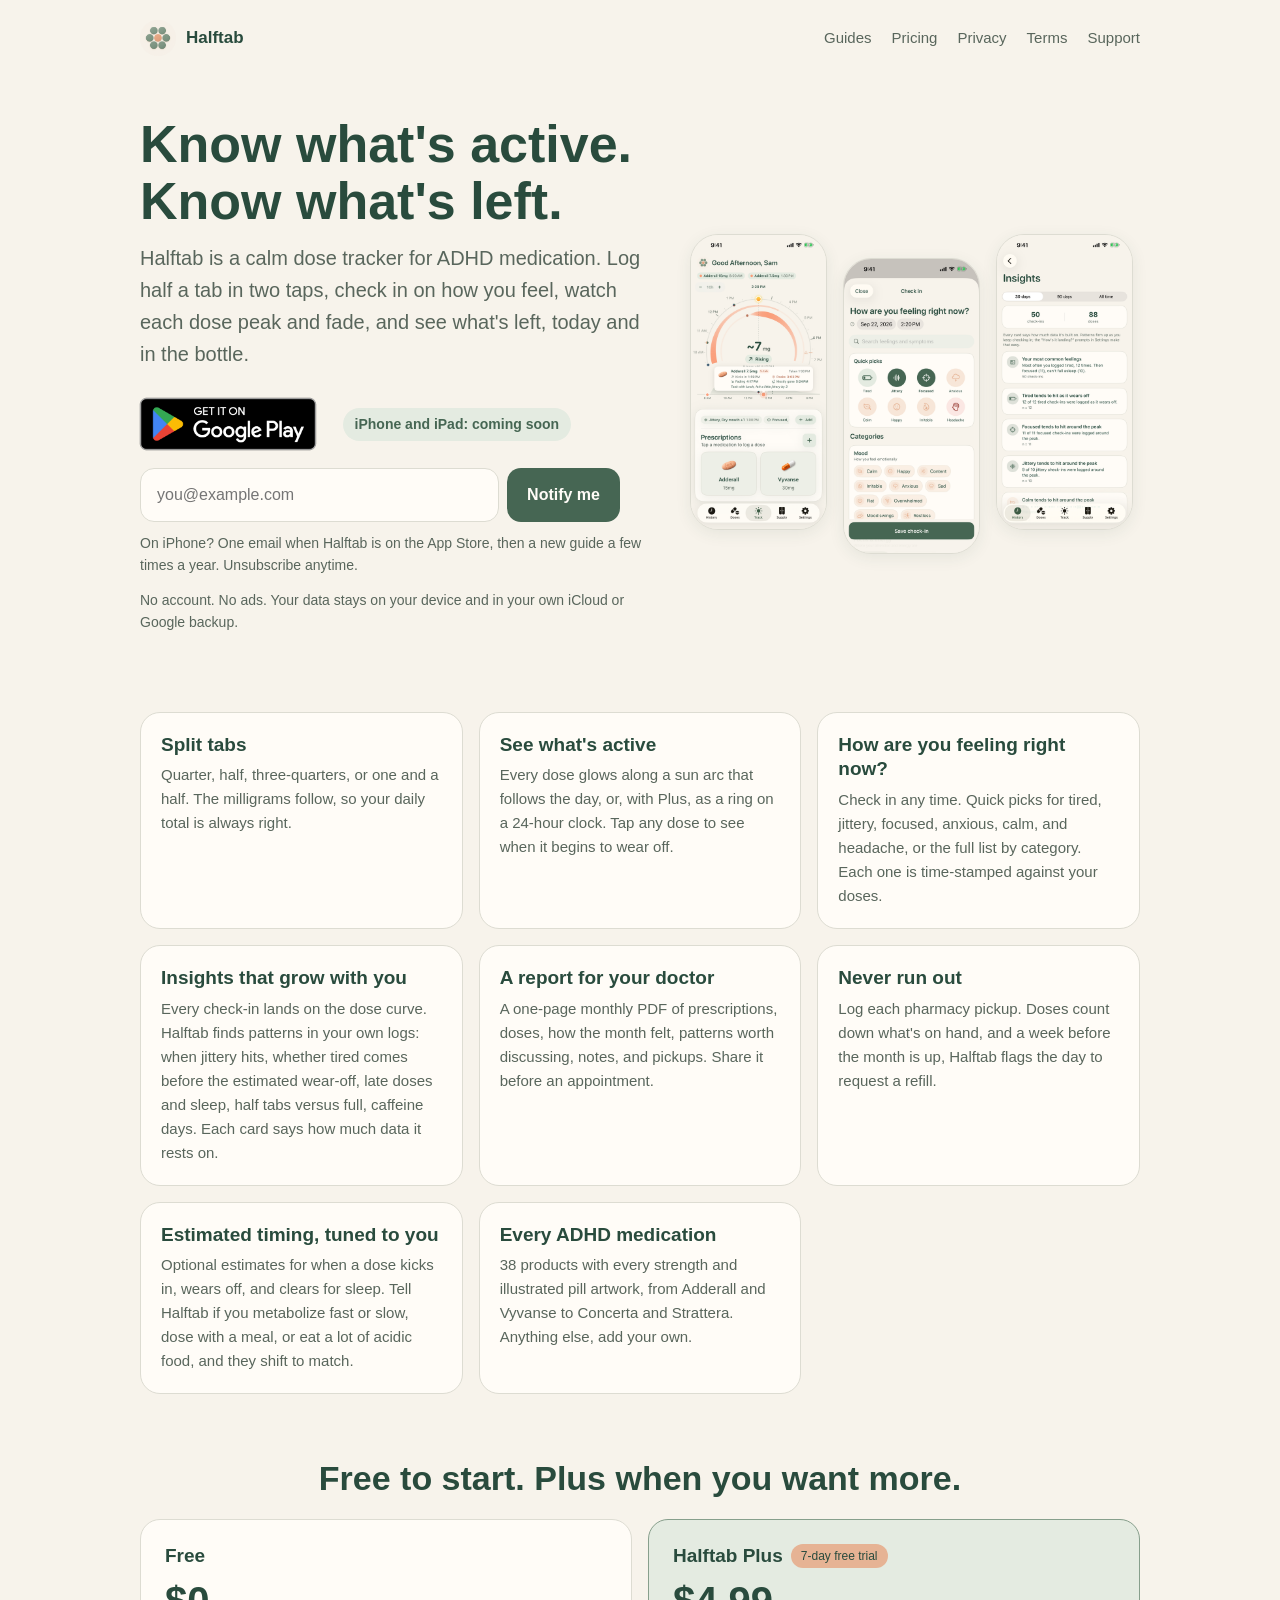
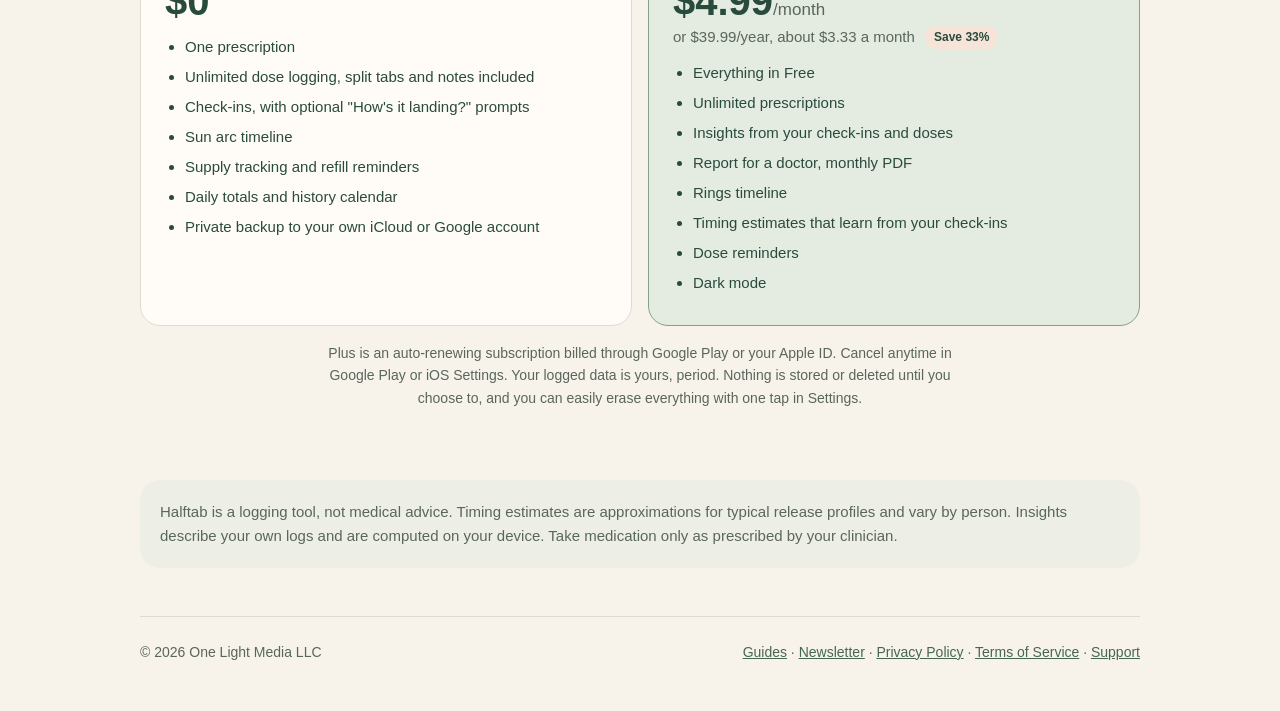
==== commit 74a49937: "Google Play: badge on the homepage and guides, iPhone marked coming soon; privacy and terms cover An" ====
--- a/index.html
+++ b/index.html
@@ -1,7 +1,7 @@
 <!DOCTYPE html>
 <html lang="en"><head><meta charset="utf-8"><meta name="viewport" content="width=device-width, initial-scale=1">
 <title>Halftab: ADHD Dose Tracker</title>
-<meta name="description" content="Log each dose, split a tab when you need to, and see exactly what's still active. A calm ADHD medication tracker for iPhone and iPad.">
+<meta name="description" content="Log each dose, split a tab when you need to, and see exactly what's still active. A calm ADHD medication tracker for Android, coming soon to iPhone and iPad.">
 <meta property="og:title" content="Halftab: ADHD Dose Tracker"><meta property="og:description" content="Split tabs, see peak times, know what's left for the day."><meta property="og:image" content="https://halftab.app/icon-1024.png"><meta property="og:url" content="https://halftab.app">
 <link rel="canonical" href="https://halftab.app/">
 <link rel="icon" href="/favicon.png"><link rel="apple-touch-icon" href="/apple-touch-icon.png">
@@ -19,6 +19,7 @@
 .sub{font-size:20px;color:var(--muted);margin:0 0 28px;max-width:34rem}
 .cta{display:inline-flex;align-items:center;gap:10px;background:var(--primary);color:var(--on-primary);text-decoration:none;font-weight:600;padding:14px 22px;border-radius:16px;min-height:52px}
 .soon{display:inline-block;font-size:14px;font-weight:600;color:var(--primary);background:var(--sage-tint);border-radius:999px;padding:5px 12px;margin-bottom:12px}
+.get{display:flex;align-items:center;flex-wrap:wrap;gap:4px 14px;margin:0 0 18px}.play{display:block;margin:-13px 0 -13px -13px;line-height:0}.play img{height:78px;width:auto;display:block}.get .soon{margin:0}
 .signup{display:flex;gap:8px;max-width:30rem}
 .signup input{flex:1;min-width:0;font:inherit;font-size:16px;padding:13px 16px;border:1px solid var(--border);border-radius:14px;background:var(--surface);color:var(--text)}
 .signup input:focus{outline:2px solid var(--primary);outline-offset:1px;border-color:var(--primary)}
@@ -63,14 +64,17 @@
   <div>
     <h1>Know what's active.<br>Know what's left.</h1>
     <p class="sub">Halftab is a calm dose tracker for ADHD medication. Log half a tab in two taps, check in on how you feel, watch each dose peak and fade, and see what's left, today and in the bottle.</p>
-    <span class="soon">Coming soon to the App Store</span>
+    <div class="get">
+      <a class="play" href="https://play.google.com/store/apps/details?id=com.johnju.halftab"><img src="/google-play-badge.png" alt="Get it on Google Play" width="201" height="78"></a>
+      <span class="soon">iPhone and iPad: coming soon</span>
+    </div>
     <form class="signup" action="https://app.kit.com/forms/9978326/subscriptions" method="post">
       <label for="email" class="sr-only">Email address</label>
       <input type="email" name="email_address" id="email" placeholder="you@example.com" autocomplete="email" required>
       <button type="submit">Notify me</button>
     </form>
-    <p class="form-note">One email when it launches, then a new guide a few times a year. Unsubscribe anytime.</p>
-    <p class="note">No account. No ads. Your data stays on your device and in your own iCloud.</p>
+    <p class="form-note">On iPhone? One email when Halftab is on the App Store, then a new guide a few times a year. Unsubscribe anytime.</p>
+    <p class="note">No account. No ads. Your data stays on your device and in your own iCloud or Google backup.</p>
   </div>
   <div class="phones">
     <img src="/hero-arc.png" alt="Halftab sun arc view with a dose callout showing when it begins to wear off">
@@ -101,7 +105,7 @@
         <li>Sun arc timeline</li>
         <li>Supply tracking and refill reminders</li>
         <li>Daily totals and history calendar</li>
-        <li>Private iCloud backup</li>
+        <li>Private backup to your own iCloud or Google account</li>
       </ul>
     </div>
     <div class="tier plus">
@@ -120,7 +124,7 @@
       </ul>
     </div>
   </div>
-  <p class="fine">Plus is an auto-renewing subscription billed through your Apple ID. Cancel anytime in Settings. Your logged data is yours, period. Nothing is stored or deleted until you choose to, and you can easily erase everything with one tap in Settings.</p>
+  <p class="fine">Plus is an auto-renewing subscription billed through Google Play or your Apple ID. Cancel anytime in Google Play or iOS Settings. Your logged data is yours, period. Nothing is stored or deleted until you choose to, and you can easily erase everything with one tap in Settings.</p>
 </section>
 <p class="disclaimer">Halftab is a logging tool, not medical advice. Timing estimates are approximations for typical release profiles and vary by person. Insights describe your own logs and are computed on your device. Take medication only as prescribed by your clinician.</p>
 <footer><span>© 2026 One Light Media LLC</span><span><a href="/guides/">Guides</a> · <a href="/newsletter/">Newsletter</a> · <a href="/privacy">Privacy Policy</a> · <a href="/terms">Terms of Service</a> · <a href="mailto:onelightmediallc@gmail.com">Support</a></span></footer>
